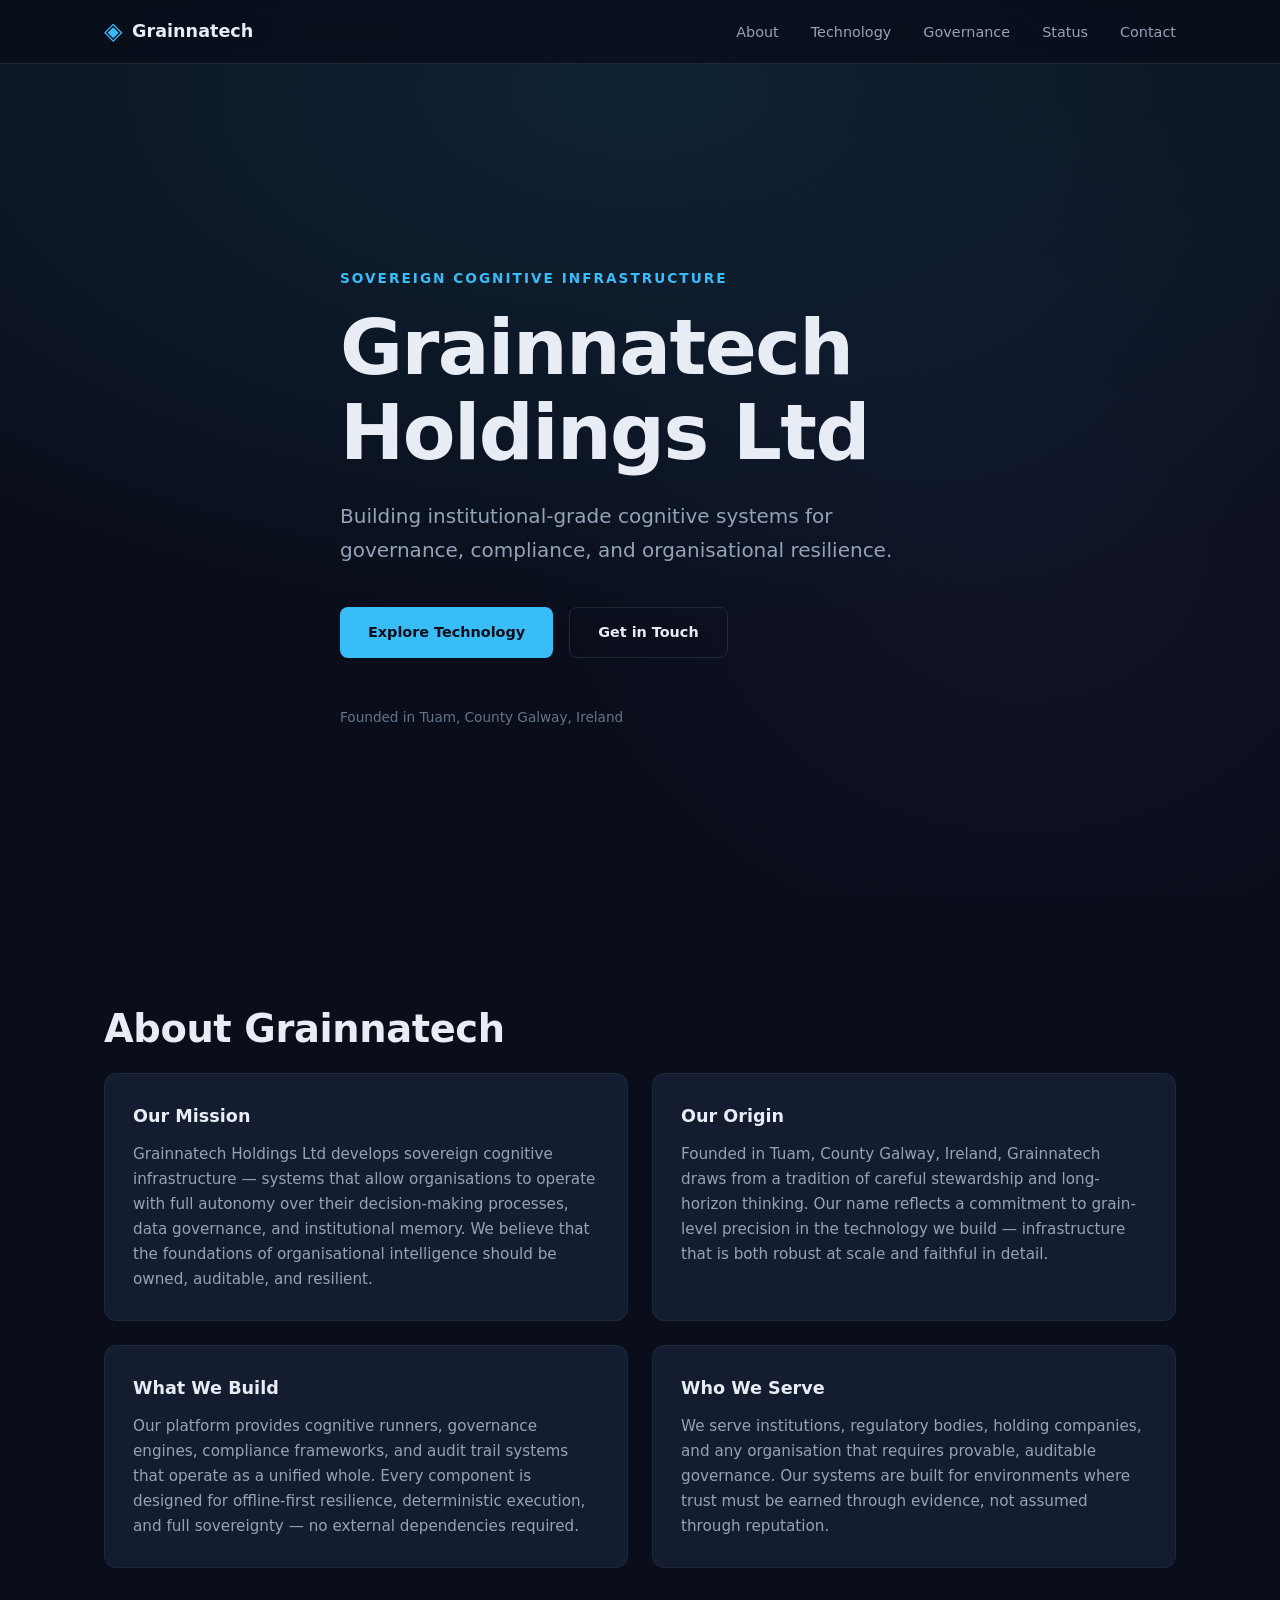
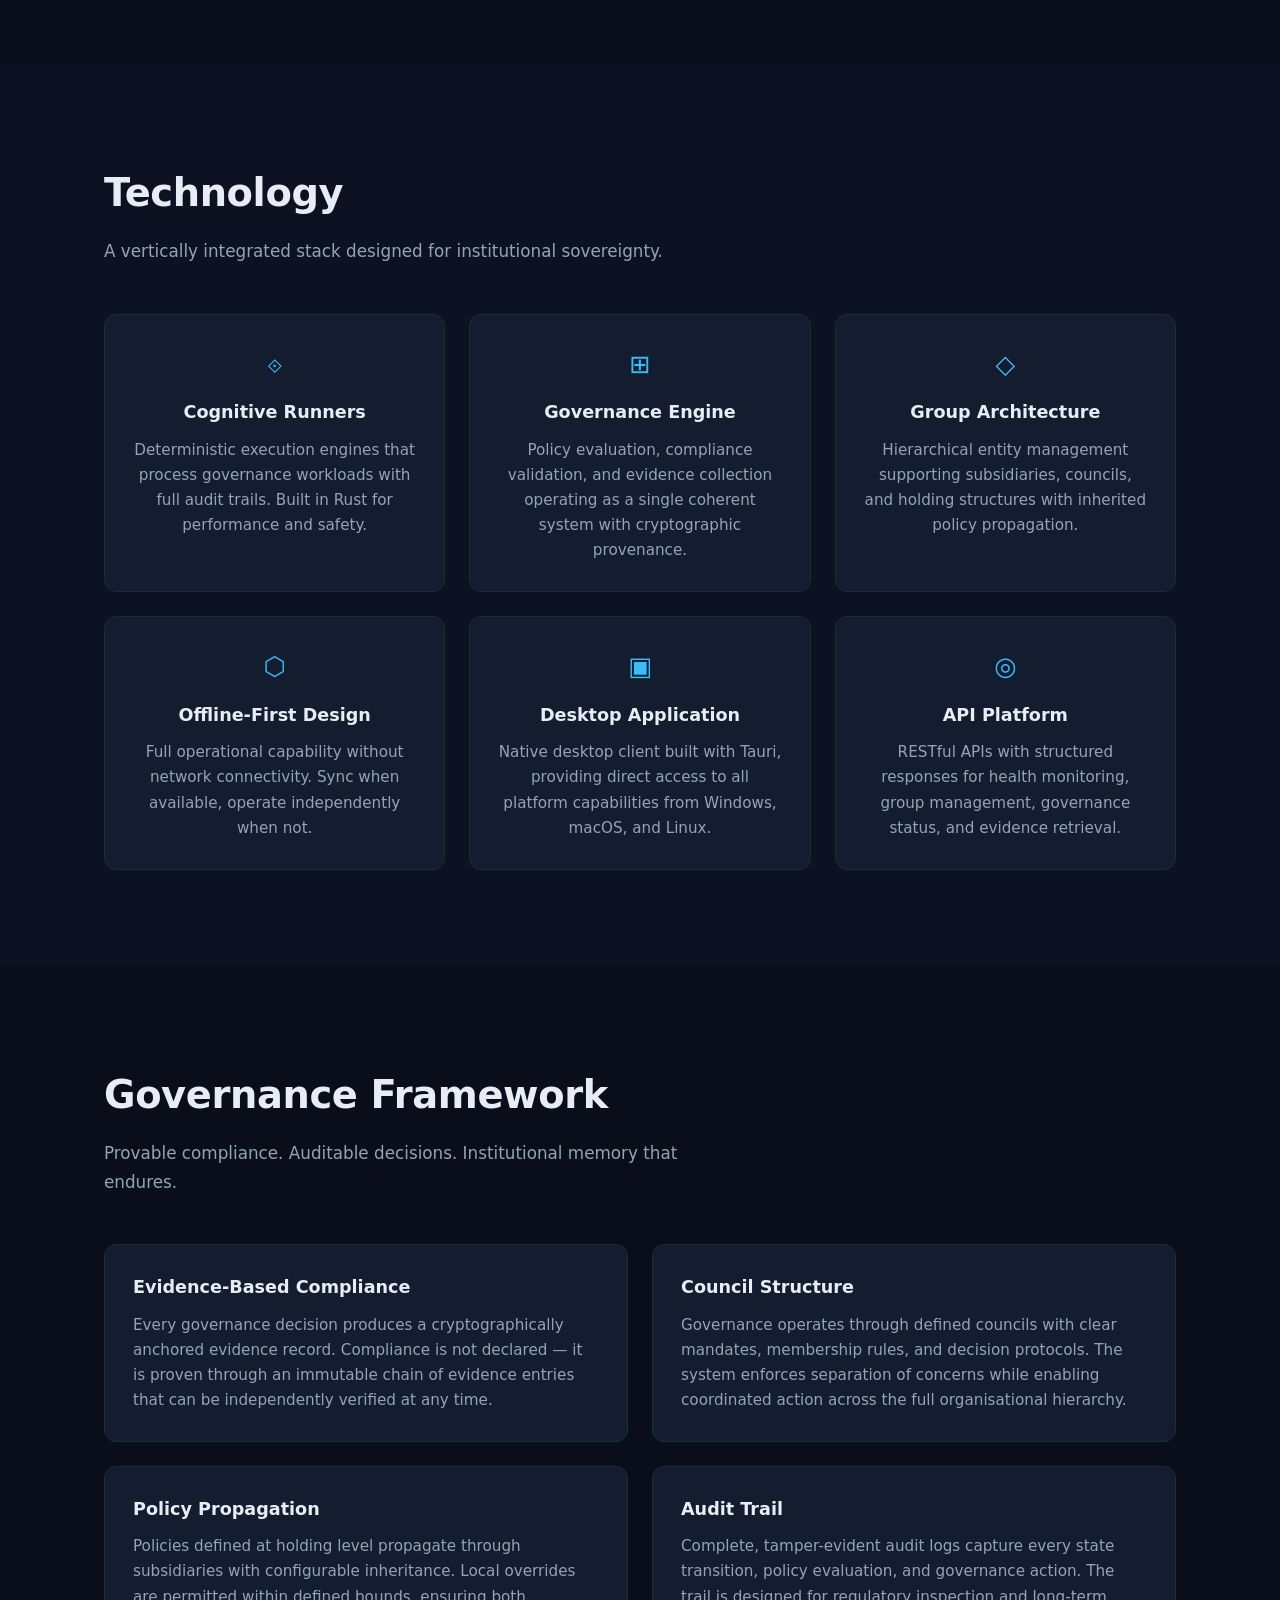
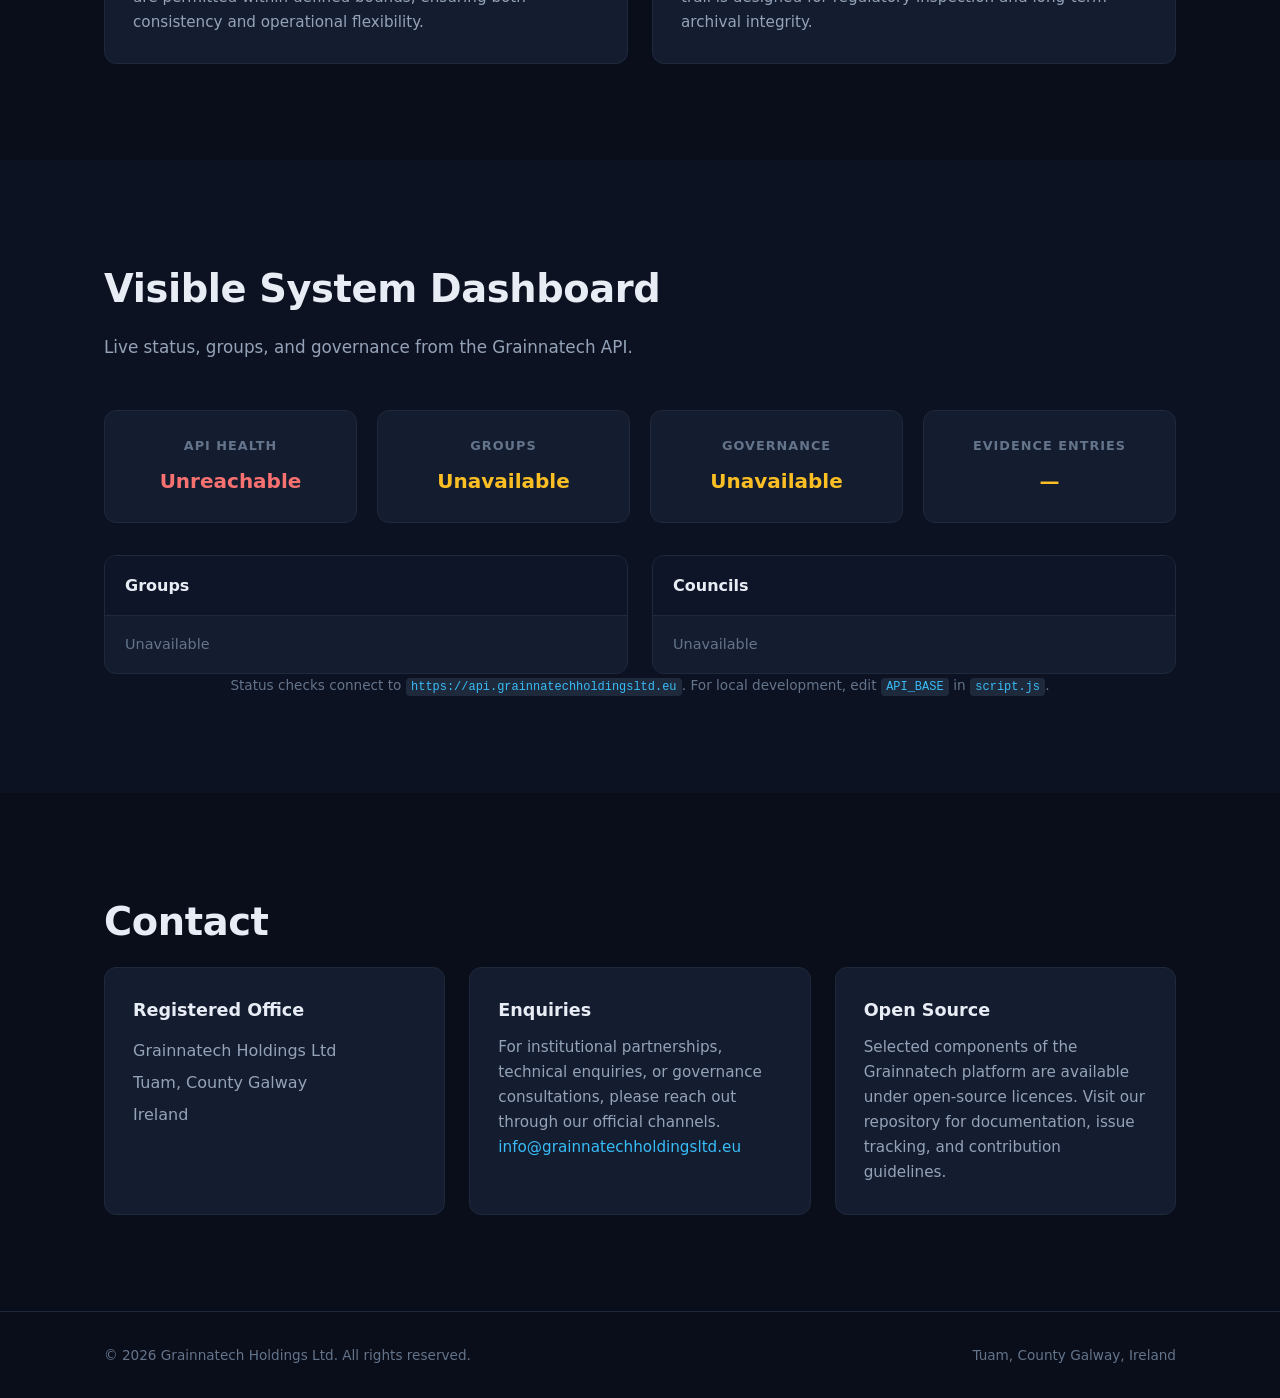
==== index.html @ 948215a2 "Initial website Made-with: Cursor" ====
<!DOCTYPE html>
<html lang="en">
<head>
  <meta charset="UTF-8">
  <meta name="viewport" content="width=device-width, initial-scale=1.0">
  <title>Grainnatech Holdings Ltd — Sovereign Cognitive Infrastructure</title>
  <meta name="description" content="Grainnatech Holdings Ltd builds sovereign cognitive infrastructure for governance, compliance, and institutional resilience. Founded in Tuam, County Galway, Ireland.">
  <link rel="stylesheet" href="styles.css">
  <link rel="icon" href="data:image/svg+xml,<svg xmlns='http://www.w3.org/2000/svg' viewBox='0 0 100 100'><text y='.9em' font-size='90'>◈</text></svg>">
</head>
<body>

  <nav class="nav" id="nav">
    <div class="nav__inner">
      <a href="#hero" class="nav__brand">
        <span class="nav__logo">◈</span>
        <span class="nav__name">Grainnatech</span>
      </a>
      <button class="nav__toggle" id="navToggle" aria-label="Toggle navigation">
        <span></span><span></span><span></span>
      </button>
      <ul class="nav__links" id="navLinks">
        <li><a href="#about">About</a></li>
        <li><a href="#technology">Technology</a></li>
        <li><a href="#governance">Governance</a></li>
        <li><a href="#status">Status</a></li>
        <li><a href="#contact">Contact</a></li>
      </ul>
    </div>
  </nav>

  <header class="hero" id="hero">
    <div class="hero__bg"></div>
    <div class="container hero__content">
      <p class="hero__eyebrow">Sovereign Cognitive Infrastructure</p>
      <h1 class="hero__title">Grainnatech<br>Holdings Ltd</h1>
      <p class="hero__subtitle">
        Building institutional-grade cognitive systems for governance,
        compliance, and organisational resilience.
      </p>
      <div class="hero__actions">
        <a href="#technology" class="btn btn--primary">Explore Technology</a>
        <a href="#contact" class="btn btn--outline">Get in Touch</a>
      </div>
      <p class="hero__location">Founded in Tuam, County Galway, Ireland</p>
    </div>
  </header>

  <section class="section" id="about">
    <div class="container">
      <h2 class="section__title">About Grainnatech</h2>
      <div class="grid grid--2">
        <div class="card">
          <h3 class="card__title">Our Mission</h3>
          <p>
            Grainnatech Holdings Ltd develops sovereign cognitive infrastructure
            — systems that allow organisations to operate with full autonomy over
            their decision-making processes, data governance, and institutional
            memory. We believe that the foundations of organisational intelligence
            should be owned, auditable, and resilient.
          </p>
        </div>
        <div class="card">
          <h3 class="card__title">Our Origin</h3>
          <p>
            Founded in Tuam, County Galway, Ireland, Grainnatech draws from a
            tradition of careful stewardship and long-horizon thinking. Our name
            reflects a commitment to grain-level precision in the technology we
            build — infrastructure that is both robust at scale and faithful in
            detail.
          </p>
        </div>
        <div class="card">
          <h3 class="card__title">What We Build</h3>
          <p>
            Our platform provides cognitive runners, governance engines, compliance
            frameworks, and audit trail systems that operate as a unified whole.
            Every component is designed for offline-first resilience, deterministic
            execution, and full sovereignty — no external dependencies required.
          </p>
        </div>
        <div class="card">
          <h3 class="card__title">Who We Serve</h3>
          <p>
            We serve institutions, regulatory bodies, holding companies, and any
            organisation that requires provable, auditable governance. Our systems
            are built for environments where trust must be earned through evidence,
            not assumed through reputation.
          </p>
        </div>
      </div>
    </div>
  </section>

  <section class="section section--alt" id="technology">
    <div class="container">
      <h2 class="section__title">Technology</h2>
      <p class="section__subtitle">
        A vertically integrated stack designed for institutional sovereignty.
      </p>
      <div class="grid grid--3">
        <div class="card card--tech">
          <div class="card__icon">⟐</div>
          <h3 class="card__title">Cognitive Runners</h3>
          <p>
            Deterministic execution engines that process governance workloads
            with full audit trails. Built in Rust for performance and safety.
          </p>
        </div>
        <div class="card card--tech">
          <div class="card__icon">⊞</div>
          <h3 class="card__title">Governance Engine</h3>
          <p>
            Policy evaluation, compliance validation, and evidence collection
            operating as a single coherent system with cryptographic provenance.
          </p>
        </div>
        <div class="card card--tech">
          <div class="card__icon">◇</div>
          <h3 class="card__title">Group Architecture</h3>
          <p>
            Hierarchical entity management supporting subsidiaries, councils,
            and holding structures with inherited policy propagation.
          </p>
        </div>
        <div class="card card--tech">
          <div class="card__icon">⬡</div>
          <h3 class="card__title">Offline-First Design</h3>
          <p>
            Full operational capability without network connectivity. Sync when
            available, operate independently when not.
          </p>
        </div>
        <div class="card card--tech">
          <div class="card__icon">▣</div>
          <h3 class="card__title">Desktop Application</h3>
          <p>
            Native desktop client built with Tauri, providing direct access to
            all platform capabilities from Windows, macOS, and Linux.
          </p>
        </div>
        <div class="card card--tech">
          <div class="card__icon">◎</div>
          <h3 class="card__title">API Platform</h3>
          <p>
            RESTful APIs with structured responses for health monitoring, group
            management, governance status, and evidence retrieval.
          </p>
        </div>
      </div>
    </div>
  </section>

  <section class="section" id="governance">
    <div class="container">
      <h2 class="section__title">Governance Framework</h2>
      <p class="section__subtitle">
        Provable compliance. Auditable decisions. Institutional memory that endures.
      </p>
      <div class="grid grid--2">
        <div class="card">
          <h3 class="card__title">Evidence-Based Compliance</h3>
          <p>
            Every governance decision produces a cryptographically anchored
            evidence record. Compliance is not declared — it is proven through
            an immutable chain of evidence entries that can be independently
            verified at any time.
          </p>
        </div>
        <div class="card">
          <h3 class="card__title">Council Structure</h3>
          <p>
            Governance operates through defined councils with clear mandates,
            membership rules, and decision protocols. The system enforces
            separation of concerns while enabling coordinated action across
            the full organisational hierarchy.
          </p>
        </div>
        <div class="card">
          <h3 class="card__title">Policy Propagation</h3>
          <p>
            Policies defined at holding level propagate through subsidiaries with
            configurable inheritance. Local overrides are permitted within defined
            bounds, ensuring both consistency and operational flexibility.
          </p>
        </div>
        <div class="card">
          <h3 class="card__title">Audit Trail</h3>
          <p>
            Complete, tamper-evident audit logs capture every state transition,
            policy evaluation, and governance action. The trail is designed for
            regulatory inspection and long-term archival integrity.
          </p>
        </div>
      </div>
    </div>
  </section>

  <section class="section section--alt" id="status">
    <div class="container">
      <h2 class="section__title">Visible System Dashboard</h2>
      <p class="section__subtitle">Live status, groups, and governance from the Grainnatech API.</p>
      <div class="status-grid">
        <div class="status-card">
          <div class="status-card__label">API Health</div>
          <div class="status-card__value" id="statusHealth">—</div>
        </div>
        <div class="status-card">
          <div class="status-card__label">Groups</div>
          <div class="status-card__value" id="statusGroups">—</div>
        </div>
        <div class="status-card">
          <div class="status-card__label">Governance</div>
          <div class="status-card__value" id="statusGovernance">—</div>
        </div>
        <div class="status-card">
          <div class="status-card__label">Evidence Entries</div>
          <div class="status-card__value" id="statusEvidence">—</div>
        </div>
      </div>
      <div class="dashboard-panels">
        <div class="dashboard-panel">
          <h3 class="dashboard-panel__title">Groups</h3>
          <div class="dashboard-panel__content" id="groupsList">Loading…</div>
        </div>
        <div class="dashboard-panel">
          <h3 class="dashboard-panel__title">Councils</h3>
          <div class="dashboard-panel__content" id="councilsList">Loading…</div>
        </div>
      </div>
      <p class="status-note">
        Status checks connect to
        <code id="apiBase">https://api.grainnatechholdingsltd.eu</code>.
        For local development, edit <code>API_BASE</code> in <code>script.js</code>.
      </p>
    </div>
  </section>

  <section class="section" id="contact">
    <div class="container">
      <h2 class="section__title">Contact</h2>
      <div class="contact-grid">
        <div class="card">
          <h3 class="card__title">Registered Office</h3>
          <address>
            Grainnatech Holdings Ltd<br>
            Tuam, County Galway<br>
            Ireland
          </address>
        </div>
        <div class="card">
          <h3 class="card__title">Enquiries</h3>
          <p>
            For institutional partnerships, technical enquiries, or governance
            consultations, please reach out through our official channels.
          </p>
          <p>
            <a href="mailto:info@grainnatechholdingsltd.eu" class="link">info@grainnatechholdingsltd.eu</a>
          </p>
        </div>
        <div class="card">
          <h3 class="card__title">Open Source</h3>
          <p>
            Selected components of the Grainnatech platform are available under
            open-source licences. Visit our repository for documentation, issue
            tracking, and contribution guidelines.
          </p>
        </div>
      </div>
    </div>
  </section>

  <footer class="footer">
    <div class="container footer__inner">
      <p>&copy; 2026 Grainnatech Holdings Ltd. All rights reserved.</p>
      <p class="footer__location">Tuam, County Galway, Ireland</p>
    </div>
  </footer>

  <script src="script.js"></script>
</body>
</html>
---- styles.css ----
/* ═══════════════════════════════════════════════════════
   Grainnatech Holdings Ltd — Website Styles
   Dark institutional theme with accent highlights
   ═══════════════════════════════════════════════════════ */

:root {
  --bg-primary:   #0a0e1a;
  --bg-secondary: #0f1528;
  --bg-card:      #141c30;
  --bg-card-hover:#1a2540;
  --bg-alt:       #0d1222;
  --fg-primary:   #e8ecf4;
  --fg-secondary: #94a3b8;
  --fg-muted:     #64748b;
  --accent:       #38bdf8;
  --accent-dim:   #0c4a6e;
  --accent-glow:  rgba(56, 189, 248, 0.12);
  --border:       #1e293b;
  --success:      #4ade80;
  --error:        #f87171;
  --warning:      #fbbf24;
  --radius:       8px;
  --radius-lg:    12px;
  --container:    1120px;
  --nav-height:   64px;
}

*,
*::before,
*::after {
  margin: 0;
  padding: 0;
  box-sizing: border-box;
}

html {
  scroll-behavior: smooth;
  scroll-padding-top: var(--nav-height);
}

body {
  font-family: "Inter", "SF Pro Display", system-ui, -apple-system, sans-serif;
  background: var(--bg-primary);
  color: var(--fg-primary);
  line-height: 1.7;
  -webkit-font-smoothing: antialiased;
}

a {
  color: var(--accent);
  text-decoration: none;
  transition: color 0.2s;
}
a:hover {
  color: #7dd3fc;
}

address {
  font-style: normal;
  line-height: 2;
  color: var(--fg-secondary);
}

code {
  background: #1e293b;
  padding: 0.15em 0.45em;
  border-radius: 4px;
  font-size: 0.88em;
  color: var(--accent);
}

.container {
  max-width: var(--container);
  margin: 0 auto;
  padding: 0 1.5rem;
}

/* ─── Navigation ──────────────────────────────────── */

.nav {
  position: fixed;
  top: 0;
  left: 0;
  right: 0;
  height: var(--nav-height);
  background: rgba(10, 14, 26, 0.85);
  backdrop-filter: blur(16px);
  -webkit-backdrop-filter: blur(16px);
  border-bottom: 1px solid var(--border);
  z-index: 1000;
  transition: background 0.3s;
}
.nav--scrolled {
  background: rgba(10, 14, 26, 0.96);
}
.nav__inner {
  max-width: var(--container);
  margin: 0 auto;
  padding: 0 1.5rem;
  height: 100%;
  display: flex;
  align-items: center;
  justify-content: space-between;
}
.nav__brand {
  display: flex;
  align-items: center;
  gap: 0.6rem;
  color: var(--fg-primary);
  font-weight: 600;
  font-size: 1.1rem;
}
.nav__logo {
  font-size: 1.5rem;
  color: var(--accent);
}
.nav__links {
  display: flex;
  list-style: none;
  gap: 2rem;
}
.nav__links a {
  color: var(--fg-secondary);
  font-size: 0.9rem;
  font-weight: 500;
  transition: color 0.2s;
}
.nav__links a:hover {
  color: var(--fg-primary);
}
.nav__toggle {
  display: none;
  flex-direction: column;
  gap: 5px;
  background: none;
  border: none;
  cursor: pointer;
  padding: 4px;
}
.nav__toggle span {
  display: block;
  width: 24px;
  height: 2px;
  background: var(--fg-secondary);
  border-radius: 2px;
  transition: transform 0.3s, opacity 0.3s;
}

/* ─── Hero ────────────────────────────────────────── */

.hero {
  position: relative;
  min-height: 100vh;
  display: flex;
  align-items: center;
  overflow: hidden;
  padding-top: var(--nav-height);
}
.hero__bg {
  position: absolute;
  inset: 0;
  background:
    radial-gradient(ellipse 80% 60% at 50% 10%, var(--accent-glow), transparent),
    radial-gradient(ellipse 40% 50% at 80% 60%, rgba(99, 102, 241, 0.06), transparent);
  pointer-events: none;
}
.hero__content {
  position: relative;
  z-index: 1;
  padding: 6rem 0 4rem;
}
.hero__eyebrow {
  color: var(--accent);
  font-size: 0.85rem;
  font-weight: 600;
  text-transform: uppercase;
  letter-spacing: 0.15em;
  margin-bottom: 1rem;
}
.hero__title {
  font-size: clamp(2.8rem, 6vw, 5rem);
  font-weight: 700;
  line-height: 1.1;
  letter-spacing: -0.02em;
  margin-bottom: 1.5rem;
}
.hero__subtitle {
  font-size: clamp(1.05rem, 2vw, 1.25rem);
  color: var(--fg-secondary);
  max-width: 600px;
  margin-bottom: 2.5rem;
}
.hero__actions {
  display: flex;
  gap: 1rem;
  flex-wrap: wrap;
  margin-bottom: 3rem;
}
.hero__location {
  color: var(--fg-muted);
  font-size: 0.85rem;
}

/* ─── Buttons ─────────────────────────────────────── */

.btn {
  display: inline-flex;
  align-items: center;
  padding: 0.75rem 1.75rem;
  border-radius: var(--radius);
  font-weight: 600;
  font-size: 0.9rem;
  transition: all 0.2s;
  cursor: pointer;
  border: none;
}
.btn--primary {
  background: var(--accent);
  color: #0a0e1a;
}
.btn--primary:hover {
  background: #7dd3fc;
  color: #0a0e1a;
}
.btn--outline {
  background: transparent;
  color: var(--fg-primary);
  border: 1px solid var(--border);
}
.btn--outline:hover {
  border-color: var(--accent);
  color: var(--accent);
}

/* ─── Sections ────────────────────────────────────── */

.section {
  padding: 6rem 0;
}
.section--alt {
  background: var(--bg-alt);
}
.section__title {
  font-size: clamp(1.8rem, 3.5vw, 2.4rem);
  font-weight: 700;
  margin-bottom: 0.75rem;
  letter-spacing: -0.01em;
}
.section__subtitle {
  color: var(--fg-secondary);
  font-size: 1.05rem;
  max-width: 640px;
  margin-bottom: 3rem;
}

/* ─── Grid ────────────────────────────────────────── */

.grid {
  display: grid;
  gap: 1.5rem;
}
.grid--2 {
  grid-template-columns: repeat(auto-fit, minmax(min(100%, 420px), 1fr));
}
.grid--3 {
  grid-template-columns: repeat(auto-fit, minmax(min(100%, 300px), 1fr));
}

/* ─── Cards ───────────────────────────────────────── */

.card {
  background: var(--bg-card);
  border: 1px solid var(--border);
  border-radius: var(--radius-lg);
  padding: 1.75rem;
  transition: background 0.2s, border-color 0.2s;
}
.card:hover {
  background: var(--bg-card-hover);
  border-color: #2d3a52;
}
.card__icon {
  font-size: 1.6rem;
  color: var(--accent);
  margin-bottom: 0.75rem;
}
.card__title {
  font-size: 1.1rem;
  font-weight: 600;
  margin-bottom: 0.6rem;
}
.card p {
  color: var(--fg-secondary);
  font-size: 0.95rem;
  line-height: 1.65;
}
.card--tech {
  text-align: center;
}

/* ─── Status Section ──────────────────────────────── */

.status-grid {
  display: grid;
  grid-template-columns: repeat(auto-fit, minmax(200px, 1fr));
  gap: 1.25rem;
  margin-bottom: 2rem;
}
.status-card {
  background: var(--bg-card);
  border: 1px solid var(--border);
  border-radius: var(--radius-lg);
  padding: 1.5rem;
  text-align: center;
}
.status-card__label {
  color: var(--fg-muted);
  font-size: 0.8rem;
  font-weight: 600;
  text-transform: uppercase;
  letter-spacing: 0.08em;
  margin-bottom: 0.5rem;
}
.status-card__value {
  font-size: 1.25rem;
  font-weight: 600;
}
.status-card__value.ok    { color: var(--success); }
.status-card__value.error { color: var(--error); }
.status-card__value.warn  { color: var(--warning); }

.status-note {
  color: var(--fg-muted);
  font-size: 0.85rem;
  text-align: center;
}

/* ─── Dashboard panels (Visible System) ────────────── */

.dashboard-panels {
  display: grid;
  grid-template-columns: repeat(auto-fit, minmax(min(100%, 420px), 1fr));
  gap: 1.5rem;
  margin-top: 2rem;
}
.dashboard-panel {
  background: var(--bg-card);
  border: 1px solid var(--border);
  border-radius: var(--radius-lg);
  overflow: hidden;
}
.dashboard-panel__title {
  font-size: 1rem;
  font-weight: 600;
  padding: 1rem 1.25rem;
  margin: 0;
  background: var(--bg-secondary);
  border-bottom: 1px solid var(--border);
}
.dashboard-panel__content {
  padding: 1rem 1.25rem;
  max-height: 320px;
  overflow-y: auto;
}
.dashboard-empty {
  color: var(--fg-muted);
  font-size: 0.9rem;
  margin: 0;
}
.dashboard-table {
  width: 100%;
  border-collapse: collapse;
  font-size: 0.9rem;
}
.dashboard-table th,
.dashboard-table td {
  padding: 0.5rem 0.75rem;
  text-align: left;
  border-bottom: 1px solid var(--border);
}
.dashboard-table th {
  color: var(--fg-muted);
  font-weight: 600;
  font-size: 0.8rem;
  text-transform: uppercase;
  letter-spacing: 0.05em;
}
.dashboard-table td code {
  font-size: 0.85em;
}
.badge {
  display: inline-block;
  padding: 0.2em 0.5em;
  border-radius: 4px;
  font-size: 0.8rem;
  font-weight: 500;
}
.badge--active {
  background: rgba(74, 222, 128, 0.15);
  color: var(--success);
}

/* ─── Contact ─────────────────────────────────────── */

.contact-grid {
  display: grid;
  grid-template-columns: repeat(auto-fit, minmax(min(100%, 300px), 1fr));
  gap: 1.5rem;
}

.link {
  color: var(--accent);
  font-weight: 500;
}

/* ─── Footer ──────────────────────────────────────── */

.footer {
  border-top: 1px solid var(--border);
  padding: 2rem 0;
}
.footer__inner {
  display: flex;
  justify-content: space-between;
  align-items: center;
  flex-wrap: wrap;
  gap: 0.5rem;
}
.footer p {
  color: var(--fg-muted);
  font-size: 0.85rem;
}
.footer__location {
  color: var(--fg-muted);
}

/* ─── Responsive ──────────────────────────────────── */

@media (max-width: 768px) {
  .nav__links {
    display: none;
    position: absolute;
    top: var(--nav-height);
    left: 0;
    right: 0;
    flex-direction: column;
    background: rgba(10, 14, 26, 0.97);
    backdrop-filter: blur(16px);
    padding: 1.5rem;
    gap: 1rem;
    border-bottom: 1px solid var(--border);
  }
  .nav__links.open {
    display: flex;
  }
  .nav__toggle {
    display: flex;
  }
  .hero__content {
    padding: 3rem 0;
  }
  .section {
    padding: 4rem 0;
  }
  .footer__inner {
    flex-direction: column;
    text-align: center;
  }
}

@media (max-width: 480px) {
  .hero__title {
    font-size: 2.2rem;
  }
  .hero__actions {
    flex-direction: column;
  }
  .btn {
    text-align: center;
    justify-content: center;
  }
}
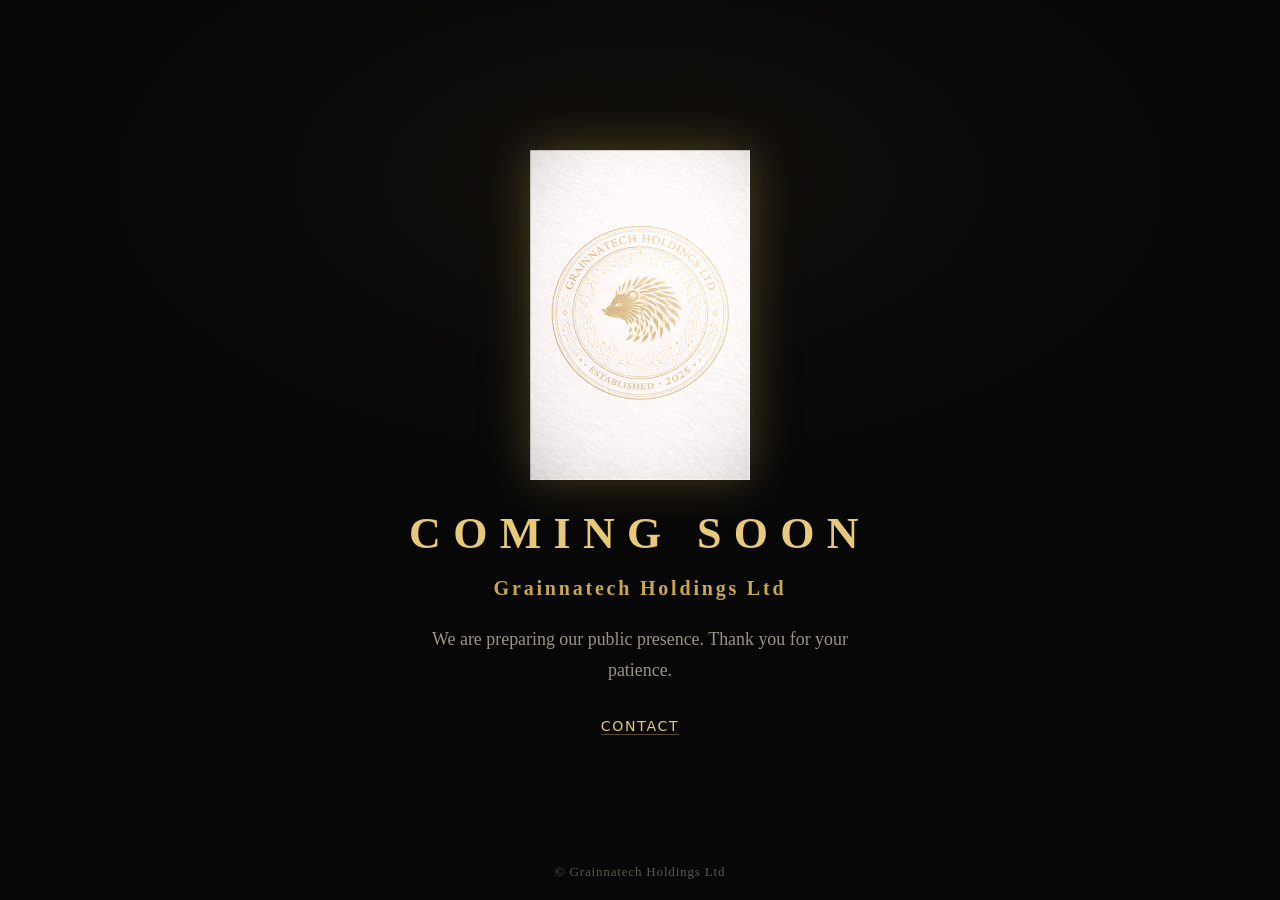
==== commit a234170b: "Public site: coming soon only Made-with: Cursor" ====
--- a/index.html
+++ b/index.html
@@ -1,282 +1,89 @@
 <!DOCTYPE html>
 <html lang="en">
 <head>
-  <meta charset="UTF-8">
-  <meta name="viewport" content="width=device-width, initial-scale=1.0">
-  <title>Grainnatech Holdings Ltd — Sovereign Cognitive Infrastructure</title>
-  <meta name="description" content="Grainnatech Holdings Ltd builds sovereign cognitive infrastructure for governance, compliance, and institutional resilience. Founded in Tuam, County Galway, Ireland.">
-  <link rel="stylesheet" href="styles.css">
-  <link rel="icon" href="data:image/svg+xml,<svg xmlns='http://www.w3.org/2000/svg' viewBox='0 0 100 100'><text y='.9em' font-size='90'>◈</text></svg>">
+  <meta charset="UTF-8"/>
+  <meta name="viewport" content="width=device-width, initial-scale=1.0"/>
+  <title>Grainnatech Holdings Ltd — Coming soon</title>
+  <meta name="description" content="Grainnatech Holdings Ltd — our public site is coming soon."/>
+  <meta name="robots" content="index,follow"/>
+  <style>
+    * { box-sizing: border-box; margin: 0; padding: 0; }
+    html, body { min-height: 100%; }
+    body {
+      min-height: 100vh;
+      background: radial-gradient(ellipse 80% 60% at 50% 20%, rgba(201, 168, 76, 0.06), transparent 55%), #070708;
+      color: #d8d0c0;
+      font-family: Georgia, "Times New Roman", serif;
+      display: flex;
+      flex-direction: column;
+      align-items: center;
+      justify-content: center;
+      text-align: center;
+      padding: 2rem 1.25rem 3rem;
+    }
+    .cs-logo {
+      width: min(220px, 72vw);
+      height: auto;
+      margin-bottom: 1.75rem;
+      filter: drop-shadow(0 0 24px rgba(201, 168, 76, 0.32));
+    }
+    .cs-soon {
+      font-family: Palatino, Georgia, serif;
+      font-size: clamp(1.75rem, 6vw, 2.75rem);
+      font-weight: 700;
+      letter-spacing: 0.28em;
+      color: #e8c97a;
+      text-transform: uppercase;
+      margin-bottom: 1rem;
+      line-height: 1.2;
+    }
+    .cs-name {
+      font-family: Palatino, Georgia, serif;
+      font-size: clamp(1rem, 3vw, 1.25rem);
+      font-weight: 600;
+      letter-spacing: 0.14em;
+      color: #c9a84c;
+      margin-bottom: 1.5rem;
+    }
+    .cs-line {
+      max-width: 28rem;
+      font-size: 1.12rem;
+      line-height: 1.75;
+      color: #9a9488;
+      margin-bottom: 2rem;
+    }
+    .cs-contact {
+      font-family: system-ui, sans-serif;
+      font-size: 0.88rem;
+      letter-spacing: 0.12em;
+      text-transform: uppercase;
+    }
+    .cs-contact a {
+      color: #e8c97a;
+      text-decoration: none;
+      border-bottom: 1px solid rgba(232, 201, 122, 0.35);
+    }
+    .cs-contact a:hover { border-bottom-color: #e8c97a; }
+    .cs-foot {
+      position: fixed;
+      bottom: 1.25rem;
+      left: 0;
+      right: 0;
+      text-align: center;
+      font-size: 0.82rem;
+      color: #5c574e;
+      letter-spacing: 0.06em;
+    }
+  </style>
 </head>
 <body>
-
-  <nav class="nav" id="nav">
-    <div class="nav__inner">
-      <a href="#hero" class="nav__brand">
-        <span class="nav__logo">◈</span>
-        <span class="nav__name">Grainnatech</span>
-      </a>
-      <button class="nav__toggle" id="navToggle" aria-label="Toggle navigation">
-        <span></span><span></span><span></span>
-      </button>
-      <ul class="nav__links" id="navLinks">
-        <li><a href="#about">About</a></li>
-        <li><a href="#technology">Technology</a></li>
-        <li><a href="#governance">Governance</a></li>
-        <li><a href="#status">Status</a></li>
-        <li><a href="#contact">Contact</a></li>
-      </ul>
-    </div>
-  </nav>
-
-  <header class="hero" id="hero">
-    <div class="hero__bg"></div>
-    <div class="container hero__content">
-      <p class="hero__eyebrow">Sovereign Cognitive Infrastructure</p>
-      <h1 class="hero__title">Grainnatech<br>Holdings Ltd</h1>
-      <p class="hero__subtitle">
-        Building institutional-grade cognitive systems for governance,
-        compliance, and organisational resilience.
-      </p>
-      <div class="hero__actions">
-        <a href="#technology" class="btn btn--primary">Explore Technology</a>
-        <a href="#contact" class="btn btn--outline">Get in Touch</a>
-      </div>
-      <p class="hero__location">Founded in Tuam, County Galway, Ireland</p>
-    </div>
-  </header>
-
-  <section class="section" id="about">
-    <div class="container">
-      <h2 class="section__title">About Grainnatech</h2>
-      <div class="grid grid--2">
-        <div class="card">
-          <h3 class="card__title">Our Mission</h3>
-          <p>
-            Grainnatech Holdings Ltd develops sovereign cognitive infrastructure
-            — systems that allow organisations to operate with full autonomy over
-            their decision-making processes, data governance, and institutional
-            memory. We believe that the foundations of organisational intelligence
-            should be owned, auditable, and resilient.
-          </p>
-        </div>
-        <div class="card">
-          <h3 class="card__title">Our Origin</h3>
-          <p>
-            Founded in Tuam, County Galway, Ireland, Grainnatech draws from a
-            tradition of careful stewardship and long-horizon thinking. Our name
-            reflects a commitment to grain-level precision in the technology we
-            build — infrastructure that is both robust at scale and faithful in
-            detail.
-          </p>
-        </div>
-        <div class="card">
-          <h3 class="card__title">What We Build</h3>
-          <p>
-            Our platform provides cognitive runners, governance engines, compliance
-            frameworks, and audit trail systems that operate as a unified whole.
-            Every component is designed for offline-first resilience, deterministic
-            execution, and full sovereignty — no external dependencies required.
-          </p>
-        </div>
-        <div class="card">
-          <h3 class="card__title">Who We Serve</h3>
-          <p>
-            We serve institutions, regulatory bodies, holding companies, and any
-            organisation that requires provable, auditable governance. Our systems
-            are built for environments where trust must be earned through evidence,
-            not assumed through reputation.
-          </p>
-        </div>
-      </div>
-    </div>
-  </section>
-
-  <section class="section section--alt" id="technology">
-    <div class="container">
-      <h2 class="section__title">Technology</h2>
-      <p class="section__subtitle">
-        A vertically integrated stack designed for institutional sovereignty.
-      </p>
-      <div class="grid grid--3">
-        <div class="card card--tech">
-          <div class="card__icon">⟐</div>
-          <h3 class="card__title">Cognitive Runners</h3>
-          <p>
-            Deterministic execution engines that process governance workloads
-            with full audit trails. Built in Rust for performance and safety.
-          </p>
-        </div>
-        <div class="card card--tech">
-          <div class="card__icon">⊞</div>
-          <h3 class="card__title">Governance Engine</h3>
-          <p>
-            Policy evaluation, compliance validation, and evidence collection
-            operating as a single coherent system with cryptographic provenance.
-          </p>
-        </div>
-        <div class="card card--tech">
-          <div class="card__icon">◇</div>
-          <h3 class="card__title">Group Architecture</h3>
-          <p>
-            Hierarchical entity management supporting subsidiaries, councils,
-            and holding structures with inherited policy propagation.
-          </p>
-        </div>
-        <div class="card card--tech">
-          <div class="card__icon">⬡</div>
-          <h3 class="card__title">Offline-First Design</h3>
-          <p>
-            Full operational capability without network connectivity. Sync when
-            available, operate independently when not.
-          </p>
-        </div>
-        <div class="card card--tech">
-          <div class="card__icon">▣</div>
-          <h3 class="card__title">Desktop Application</h3>
-          <p>
-            Native desktop client built with Tauri, providing direct access to
-            all platform capabilities from Windows, macOS, and Linux.
-          </p>
-        </div>
-        <div class="card card--tech">
-          <div class="card__icon">◎</div>
-          <h3 class="card__title">API Platform</h3>
-          <p>
-            RESTful APIs with structured responses for health monitoring, group
-            management, governance status, and evidence retrieval.
-          </p>
-        </div>
-      </div>
-    </div>
-  </section>
-
-  <section class="section" id="governance">
-    <div class="container">
-      <h2 class="section__title">Governance Framework</h2>
-      <p class="section__subtitle">
-        Provable compliance. Auditable decisions. Institutional memory that endures.
-      </p>
-      <div class="grid grid--2">
-        <div class="card">
-          <h3 class="card__title">Evidence-Based Compliance</h3>
-          <p>
-            Every governance decision produces a cryptographically anchored
-            evidence record. Compliance is not declared — it is proven through
-            an immutable chain of evidence entries that can be independently
-            verified at any time.
-          </p>
-        </div>
-        <div class="card">
-          <h3 class="card__title">Council Structure</h3>
-          <p>
-            Governance operates through defined councils with clear mandates,
-            membership rules, and decision protocols. The system enforces
-            separation of concerns while enabling coordinated action across
-            the full organisational hierarchy.
-          </p>
-        </div>
-        <div class="card">
-          <h3 class="card__title">Policy Propagation</h3>
-          <p>
-            Policies defined at holding level propagate through subsidiaries with
-            configurable inheritance. Local overrides are permitted within defined
-            bounds, ensuring both consistency and operational flexibility.
-          </p>
-        </div>
-        <div class="card">
-          <h3 class="card__title">Audit Trail</h3>
-          <p>
-            Complete, tamper-evident audit logs capture every state transition,
-            policy evaluation, and governance action. The trail is designed for
-            regulatory inspection and long-term archival integrity.
-          </p>
-        </div>
-      </div>
-    </div>
-  </section>
-
-  <section class="section section--alt" id="status">
-    <div class="container">
-      <h2 class="section__title">Visible System Dashboard</h2>
-      <p class="section__subtitle">Live status, groups, and governance from the Grainnatech API.</p>
-      <div class="status-grid">
-        <div class="status-card">
-          <div class="status-card__label">API Health</div>
-          <div class="status-card__value" id="statusHealth">—</div>
-        </div>
-        <div class="status-card">
-          <div class="status-card__label">Groups</div>
-          <div class="status-card__value" id="statusGroups">—</div>
-        </div>
-        <div class="status-card">
-          <div class="status-card__label">Governance</div>
-          <div class="status-card__value" id="statusGovernance">—</div>
-        </div>
-        <div class="status-card">
-          <div class="status-card__label">Evidence Entries</div>
-          <div class="status-card__value" id="statusEvidence">—</div>
-        </div>
-      </div>
-      <div class="dashboard-panels">
-        <div class="dashboard-panel">
-          <h3 class="dashboard-panel__title">Groups</h3>
-          <div class="dashboard-panel__content" id="groupsList">Loading…</div>
-        </div>
-        <div class="dashboard-panel">
-          <h3 class="dashboard-panel__title">Councils</h3>
-          <div class="dashboard-panel__content" id="councilsList">Loading…</div>
-        </div>
-      </div>
-      <p class="status-note">
-        Status checks connect to
-        <code id="apiBase">https://api.grainnatechholdingsltd.eu</code>.
-        For local development, edit <code>API_BASE</code> in <code>script.js</code>.
-      </p>
-    </div>
-  </section>
-
-  <section class="section" id="contact">
-    <div class="container">
-      <h2 class="section__title">Contact</h2>
-      <div class="contact-grid">
-        <div class="card">
-          <h3 class="card__title">Registered Office</h3>
-          <address>
-            Grainnatech Holdings Ltd<br>
-            Tuam, County Galway<br>
-            Ireland
-          </address>
-        </div>
-        <div class="card">
-          <h3 class="card__title">Enquiries</h3>
-          <p>
-            For institutional partnerships, technical enquiries, or governance
-            consultations, please reach out through our official channels.
-          </p>
-          <p>
-            <a href="mailto:info@grainnatechholdingsltd.eu" class="link">info@grainnatechholdingsltd.eu</a>
-          </p>
-        </div>
-        <div class="card">
-          <h3 class="card__title">Open Source</h3>
-          <p>
-            Selected components of the Grainnatech platform are available under
-            open-source licences. Visit our repository for documentation, issue
-            tracking, and contribution guidelines.
-          </p>
-        </div>
-      </div>
-    </div>
-  </section>
-
-  <footer class="footer">
-    <div class="container footer__inner">
-      <p>&copy; 2026 Grainnatech Holdings Ltd. All rights reserved.</p>
-      <p class="footer__location">Tuam, County Galway, Ireland</p>
-    </div>
-  </footer>
-
-  <script src="script.js"></script>
+  <img class="cs-logo" src="[data-uri]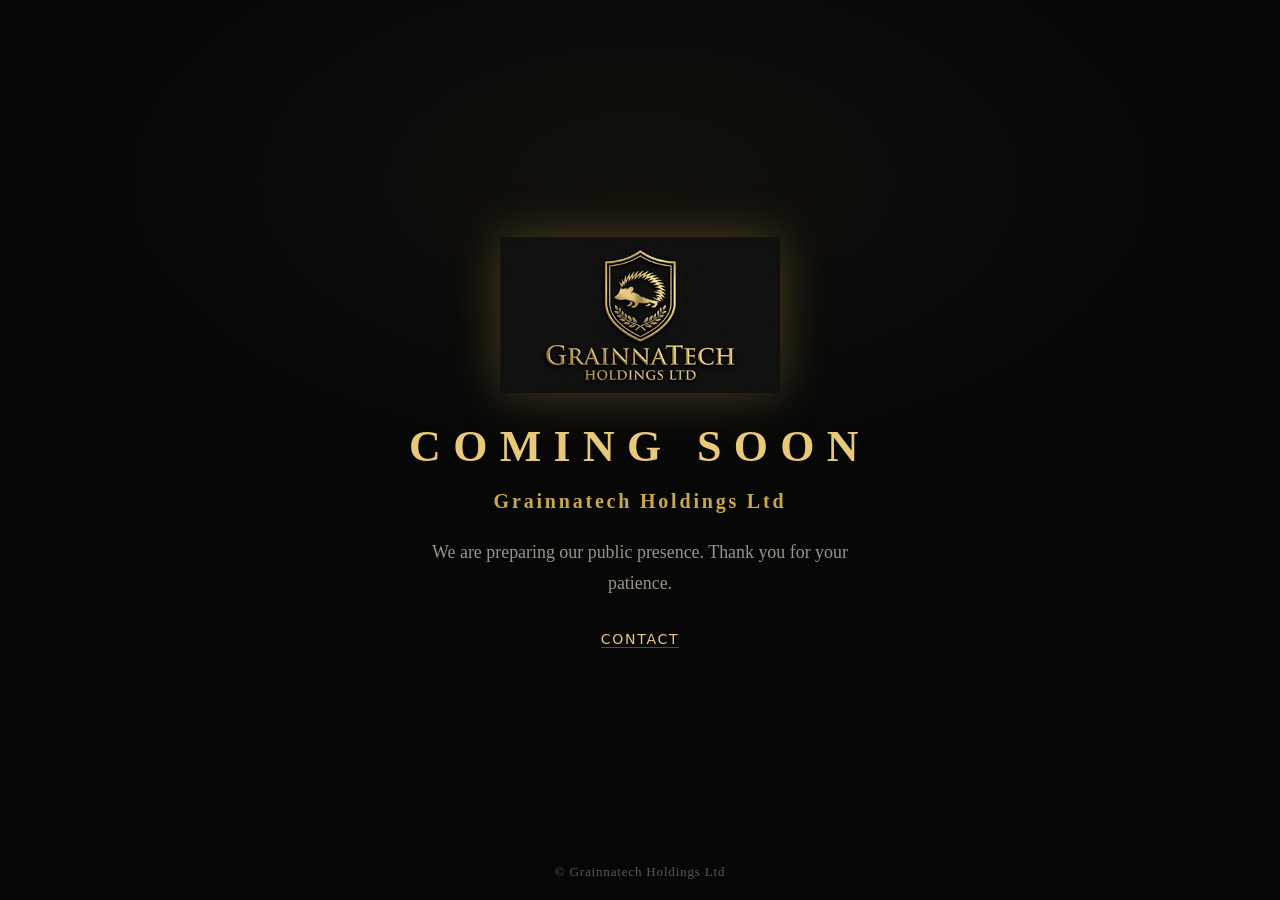
==== commit 23271616: "Public site: official logo (replace watermark) Made-with: Cursor" ====
--- a/index.html
+++ b/index.html
@@ -22,7 +22,7 @@
       padding: 2rem 1.25rem 3rem;
     }
     .cs-logo {
-      width: min(220px, 72vw);
+      width: min(280px, 85vw);
       height: auto;
       margin-bottom: 1.75rem;
       filter: drop-shadow(0 0 24px rgba(201, 168, 76, 0.32));
@@ -77,7 +77,7 @@
   </style>
 </head>
 <body>
-  <img class="cs-logo" src="[data-uri]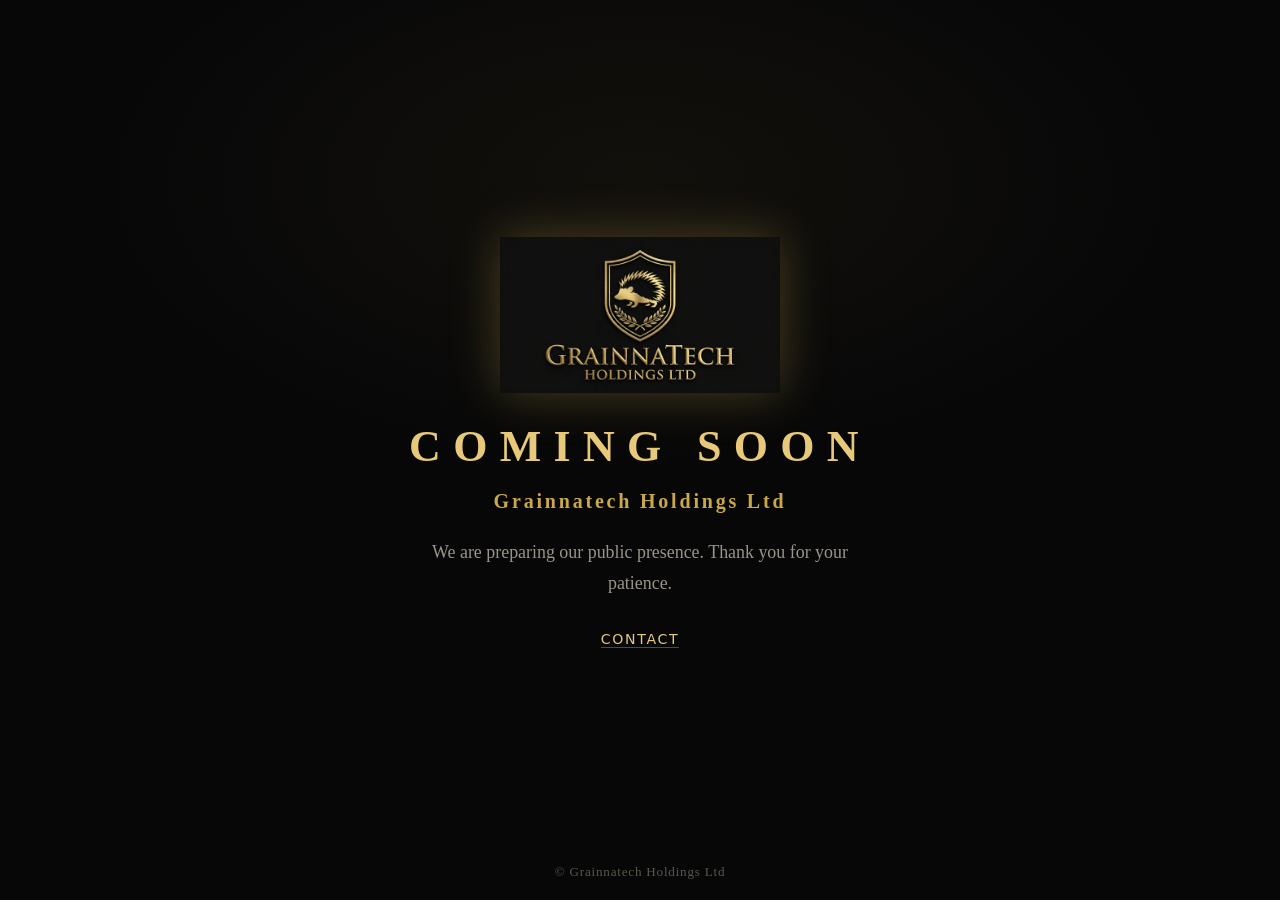
==== commit c4ed0746: "fix(public): use canonical official-logo.png for coming soon (replace base64) Made-with: Cursor" ====
--- a/index.html
+++ b/index.html
@@ -77,7 +77,7 @@
   </style>
 </head>
 <body>
-  <img class="cs-logo" src="[data-uri]" width="400" alt="Official Grainnatech Holdings Ltd logo — gold hedgehog within a shield and laurel wreath on black"/>
+  <img class="cs-logo" src="assets/logos-2026/canonical/official-logo.png" width="400" alt="Official Grainnatech Holdings Ltd logo — gold hedgehog within a shield and laurel wreath on black"/>
   <p class="cs-soon">Coming soon</p>
   <p class="cs-name">Grainnatech Holdings Ltd</p>
   <p class="cs-line">We are preparing our public presence. Thank you for your patience.</p>
